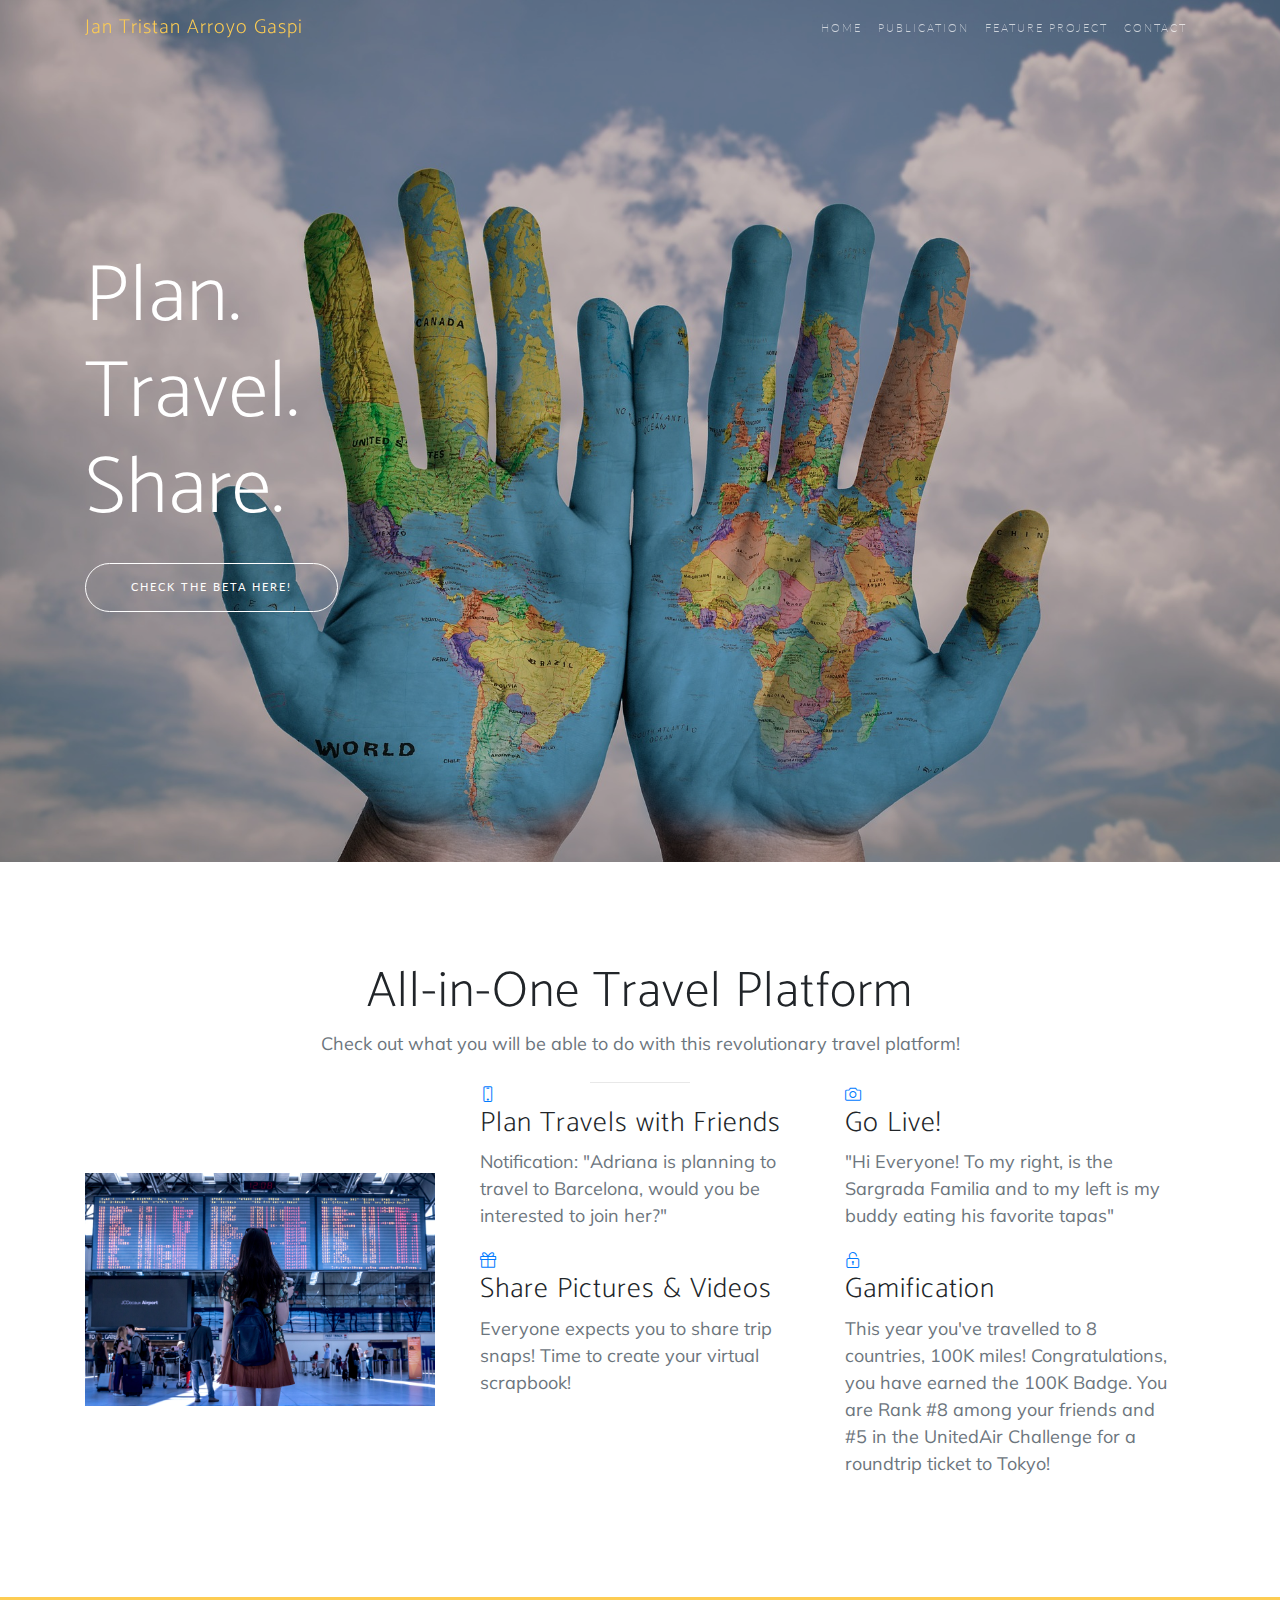
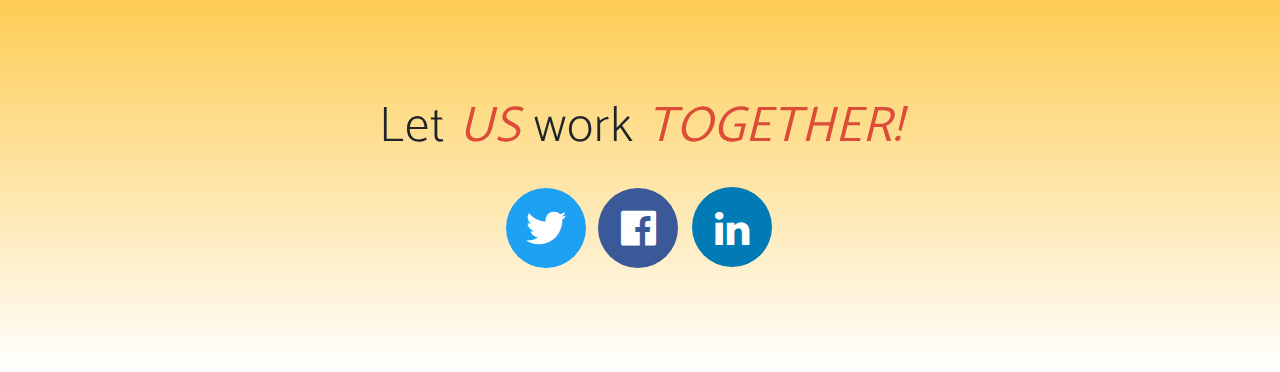
==== docs/FeatureProject.html @ 042ef41c "Added HW 3 files" ====
<!DOCTYPE html>
<html lang="en">

  <head>

    <meta charset="utf-8">
    <meta name="viewport" content="width=device-width, initial-scale=1, shrink-to-fit=no">
    <meta name="description" content="">
    <meta name="author" content="">




    <title>Feature Project</title>

    <!-- Bootstrap core CSS -->
    <link href="vendor/bootstrap/css/bootstrap.min.css" rel="stylesheet">

    <!-- Custom fonts for this template -->
    <link href="vendor/fontawesome-free/css/all.min.css" rel="stylesheet">
    <link rel="stylesheet" href="vendor/simple-line-icons/css/simple-line-icons.css">
    <link href="https://fonts.googleapis.com/css?family=Lato" rel="stylesheet">
    <link href="https://fonts.googleapis.com/css?family=Catamaran:100,200,300,400,500,600,700,800,900" rel="stylesheet">
    <link href="https://fonts.googleapis.com/css?family=Muli" rel="stylesheet">
    <link rel="stylesheet" href="https://cdnjs.cloudflare.com/ajax/libs/font-awesome/4.7.0/css/font-awesome.min.css">

    <!-- Plugin CSS -->
    <link rel="stylesheet" href="device-mockups/device-mockups.min.css">

    <!-- Custom styles for this template -->
    <link href="css/new-age copy.css" rel="stylesheet">
<style>
.fa {
        padding: 2px;
        font-size: 30px;
        width: 30px;
        text-align: center;
        text-decoration: none;
        margin: 5px 2px;
        border-radius: 50%;}
    .fa-linkedin {
        background: #007bb5;
        color: white;}
</style>


<body>

<nav class="navbar navbar-expand-lg navbar-light fixed-top" id="mainNav">
      <div class="container">
        <a class="navbar-brand js-scroll-trigger" href="#page-top">Jan Tristan Arroyo Gaspi</a>
        <button class="navbar-toggler navbar-toggler-right" type="button" data-toggle="collapse" data-target="#navbarResponsive" aria-controls="navbarResponsive" aria-expanded="false" aria-label="Toggle navigation">
          Menu
          <i class="fas fa-bars"></i>
        </button>
        <div class="collapse navbar-collapse" id="navbarResponsive">
          <ul class="navbar-nav ml-auto">
            <li class="nav-item">
              <a class="nav-link js-scroll-trigger" href="index.html">Home</a>
            </li>
            <li class="nav-item">
              <a class="nav-link js-scroll-trigger" href="Publication.html">Publication</a>
            </li>
            <li class="nav-item">
              <a class="nav-link js-scroll-trigger" href="FeatureProject.html">Feature Project</a>
            </li>
            <li class="nav-item">
              <a class="nav-link js-scroll-trigger" href="#contact">Contact</a>
            </li>
          </ul>
        </div>
      </div>
    </nav>

<section class="cta">
      <div class="cta-content">
        <div class="container">
          <h2>Plan.<br>Travel.<br>Share.</h2>
          <a href="Roomies.html" class="btn btn-outline btn-xl js-scroll-trigger">CHECK THE BETA HERE!</a>
        </div>
      </div>
      <div class="overlay"></div>
    </section>



<section class="Feature Project" id="Feature Project">
      <div class="container">
        <div class="section-heading text-center">
          <h2>All-in-One Travel Platform</h2>
          <p class="text-muted">Check out what you will be able to do with this revolutionary travel platform!</p>
          <hr>
        </div>
        <div class="row">
          <div class="col-lg-4 my-auto">
            <div class="device-container">
              <div class="device-mockup iphone6_plus portrait white">
                <div class="device">
                  <div class="screen">
                    <!-- Demo image for screen mockup, you can put an image here, some HTML, an animation, video, or anything else! -->
                    <img src="img/airport-2373727_1920.jpg" class="img-fluid" alt="">
                  </div>
                  <div class="button">
                    <!-- You can hook the "home button" to some JavaScript events or just remove it -->
                  </div>
                </div>
              </div>
            </div>
          </div>
          <div class="col-lg-8 my-auto">
            <div class="container-fluid">
              <div class="row">
                <div class="col-lg-6">
                  <div class="feature-item">
                    <i class="icon-screen-smartphone text-primary"></i>
                    <h3>Plan Travels with Friends</h3>
                    <p class="text-muted">Notification: "Adriana is planning to travel to Barcelona, would you be interested to join her?" </p>
                  </div>
                </div>
                <div class="col-lg-6">
                  <div class="feature-item">
                    <i class="icon-camera text-primary"></i>
                    <h3>Go Live!</h3>
                    <p class="text-muted">"Hi Everyone! To my right, is the Sargrada Familia and to my left is my buddy eating his favorite tapas"</p>
                  </div>
                </div>
              </div>
              <div class="row">
                <div class="col-lg-6">
                  <div class="feature-item">
                    <i class="icon-present text-primary"></i>
                    <h3>Share Pictures & Videos</h3>
                    <p class="text-muted">Everyone expects you to share trip snaps! Time to create your virtual scrapbook!</p>
                  </div>
                </div>
                <div class="col-lg-6">
                  <div class="feature-item">
                    <i class="icon-lock-open text-primary"></i>
                    <h3>Gamification</h3>
                    <p class="text-muted">This year you've travelled to 8 countries, 100K miles! Congratulations, you have earned the 100K Badge. You are Rank #8 among your friends and #5 in the UnitedAir Challenge for a roundtrip ticket to Tokyo! </p>
                  </div>
                </div>
              </div>
            </div>
          </div>
        </div>
      </div>
    </section>

    <section class="contact bg-primary" id="contact">
      <div class="container">
        <h2>Let <b><i>US</b></i> work <b><i>TOGETHER!</i></b></h2>
        <ul class="list-inline list-social">
          <li class="list-inline-item social-twitter">
            <a href="https://twitter.com/jan_tristan?ref_src=twsrc%5Etfw%7Ctwcamp%5Eembeddedtimeline%7Ctwterm%5Eprofile%3Ajan_tristan&ref_url=file%3A%2F%2F%2FUsers%2Fjantristan%2FDesktop%2FJTSite%2FRoomies.html%23">
              <i class="fab fa-twitter"></i>
            </a>
          </li>
          <li class="list-inline-item social-facebook">
            <a href="https://www.facebook.com/jan.tristan">
              <i class="fab fa-facebook-f"></i>
            </a>
          </li>
          <li class="list-inline-item social-linkedin">
            <a href="https://www.linkedin.com/in/jantristan/"
              class="fa fa-linkedin">
            </a>
          </li>
        </ul>
      </div>
    </section>


    


  </body>

</html>
---- docs/vendor/simple-line-icons/css/simple-line-icons.css ----
@font-face {
  font-family: 'simple-line-icons';
  src: url('../fonts/Simple-Line-Icons.eot?v=2.4.0');
  src: url('../fonts/Simple-Line-Icons.eot?v=2.4.0#iefix') format('embedded-opentype'), url('../fonts/Simple-Line-Icons.woff2?v=2.4.0') format('woff2'), url('../fonts/Simple-Line-Icons.ttf?v=2.4.0') format('truetype'), url('../fonts/Simple-Line-Icons.woff?v=2.4.0') format('woff'), url('../fonts/Simple-Line-Icons.svg?v=2.4.0#simple-line-icons') format('svg');
  font-weight: normal;
  font-style: normal;
}
/*
 Use the following CSS code if you want to have a class per icon.
 Instead of a list of all class selectors, you can use the generic [class*="icon-"] selector, but it's slower:
*/
.icon-user,
.icon-people,
.icon-user-female,
.icon-user-follow,
.icon-user-following,
.icon-user-unfollow,
.icon-login,
.icon-logout,
.icon-emotsmile,
.icon-phone,
.icon-call-end,
.icon-call-in,
.icon-call-out,
.icon-map,
.icon-location-pin,
.icon-direction,
.icon-directions,
.icon-compass,
.icon-layers,
.icon-menu,
.icon-list,
.icon-options-vertical,
.icon-options,
.icon-arrow-down,
.icon-arrow-left,
.icon-arrow-right,
.icon-arrow-up,
.icon-arrow-up-circle,
.icon-arrow-left-circle,
.icon-arrow-right-circle,
.icon-arrow-down-circle,
.icon-check,
.icon-clock,
.icon-plus,
.icon-minus,
.icon-close,
.icon-event,
.icon-exclamation,
.icon-organization,
.icon-trophy,
.icon-screen-smartphone,
.icon-screen-desktop,
.icon-plane,
.icon-notebook,
.icon-mustache,
.icon-mouse,
.icon-magnet,
.icon-energy,
.icon-disc,
.icon-cursor,
.icon-cursor-move,
.icon-crop,
.icon-chemistry,
.icon-speedometer,
.icon-shield,
.icon-screen-tablet,
.icon-magic-wand,
.icon-hourglass,
.icon-graduation,
.icon-ghost,
.icon-game-controller,
.icon-fire,
.icon-eyeglass,
.icon-envelope-open,
.icon-envelope-letter,
.icon-bell,
.icon-badge,
.icon-anchor,
.icon-wallet,
.icon-vector,
.icon-speech,
.icon-puzzle,
.icon-printer,
.icon-present,
.icon-playlist,
.icon-pin,
.icon-picture,
.icon-handbag,
.icon-globe-alt,
.icon-globe,
.icon-folder-alt,
.icon-folder,
.icon-film,
.icon-feed,
.icon-drop,
.icon-drawer,
.icon-docs,
.icon-doc,
.icon-diamond,
.icon-cup,
.icon-calculator,
.icon-bubbles,
.icon-briefcase,
.icon-book-open,
.icon-basket-loaded,
.icon-basket,
.icon-bag,
.icon-action-undo,
.icon-action-redo,
.icon-wrench,
.icon-umbrella,
.icon-trash,
.icon-tag,
.icon-support,
.icon-frame,
.icon-size-fullscreen,
.icon-size-actual,
.icon-shuffle,
.icon-share-alt,
.icon-share,
.icon-rocket,
.icon-question,
.icon-pie-chart,
.icon-pencil,
.icon-note,
.icon-loop,
.icon-home,
.icon-grid,
.icon-graph,
.icon-microphone,
.icon-music-tone-alt,
.icon-music-tone,
.icon-earphones-alt,
.icon-earphones,
.icon-equalizer,
.icon-like,
.icon-dislike,
.icon-control-start,
.icon-control-rewind,
.icon-control-play,
.icon-control-pause,
.icon-control-forward,
.icon-control-end,
.icon-volume-1,
.icon-volume-2,
.icon-volume-off,
.icon-calendar,
.icon-bulb,
.icon-chart,
.icon-ban,
.icon-bubble,
.icon-camrecorder,
.icon-camera,
.icon-cloud-download,
.icon-cloud-upload,
.icon-envelope,
.icon-eye,
.icon-flag,
.icon-heart,
.icon-info,
.icon-key,
.icon-link,
.icon-lock,
.icon-lock-open,
.icon-magnifier,
.icon-magnifier-add,
.icon-magnifier-remove,
.icon-paper-clip,
.icon-paper-plane,
.icon-power,
.icon-refresh,
.icon-reload,
.icon-settings,
.icon-star,
.icon-symbol-female,
.icon-symbol-male,
.icon-target,
.icon-credit-card,
.icon-paypal,
.icon-social-tumblr,
.icon-social-twitter,
.icon-social-facebook,
.icon-social-instagram,
.icon-social-linkedin,
.icon-social-pinterest,
.icon-social-github,
.icon-social-google,
.icon-social-reddit,
.icon-social-skype,
.icon-social-dribbble,
.icon-social-behance,
.icon-social-foursqare,
.icon-social-soundcloud,
.icon-social-spotify,
.icon-social-stumbleupon,
.icon-social-youtube,
.icon-social-dropbox,
.icon-social-vkontakte,
.icon-social-steam {
  font-family: 'simple-line-icons';
  speak: none;
  font-style: normal;
  font-weight: normal;
  font-variant: normal;
  text-transform: none;
  line-height: 1;
  /* Better Font Rendering =========== */
  -webkit-font-smoothing: antialiased;
  -moz-osx-font-smoothing: grayscale;
}
.icon-user:before {
  content: "\e005";
}
.icon-people:before {
  content: "\e001";
}
.icon-user-female:before {
  content: "\e000";
}
.icon-user-follow:before {
  content: "\e002";
}
.icon-user-following:before {
  content: "\e003";
}
.icon-user-unfollow:before {
  content: "\e004";
}
.icon-login:before {
  content: "\e066";
}
.icon-logout:before {
  content: "\e065";
}
.icon-emotsmile:before {
  content: "\e021";
}
.icon-phone:before {
  content: "\e600";
}
.icon-call-end:before {
  content: "\e048";
}
.icon-call-in:before {
  content: "\e047";
}
.icon-call-out:before {
  content: "\e046";
}
.icon-map:before {
  content: "\e033";
}
.icon-location-pin:before {
  content: "\e096";
}
.icon-direction:before {
  content: "\e042";
}
.icon-directions:before {
  content: "\e041";
}
.icon-compass:before {
  content: "\e045";
}
.icon-layers:before {
  content: "\e034";
}
.icon-menu:before {
  content: "\e601";
}
.icon-list:before {
  content: "\e067";
}
.icon-options-vertical:before {
  content: "\e602";
}
.icon-options:before {
  content: "\e603";
}
.icon-arrow-down:before {
  content: "\e604";
}
.icon-arrow-left:before {
  content: "\e605";
}
.icon-arrow-right:before {
  content: "\e606";
}
.icon-arrow-up:before {
  content: "\e607";
}
.icon-arrow-up-circle:before {
  content: "\e078";
}
.icon-arrow-left-circle:before {
  content: "\e07a";
}
.icon-arrow-right-circle:before {
  content: "\e079";
}
.icon-arrow-down-circle:before {
  content: "\e07b";
}
.icon-check:before {
  content: "\e080";
}
.icon-clock:before {
  content: "\e081";
}
.icon-plus:before {
  content: "\e095";
}
.icon-minus:before {
  content: "\e615";
}
.icon-close:before {
  content: "\e082";
}
.icon-event:before {
  content: "\e619";
}
.icon-exclamation:before {
  content: "\e617";
}
.icon-organization:before {
  content: "\e616";
}
.icon-trophy:before {
  content: "\e006";
}
.icon-screen-smartphone:before {
  content: "\e010";
}
.icon-screen-desktop:before {
  content: "\e011";
}
.icon-plane:before {
  content: "\e012";
}
.icon-notebook:before {
  content: "\e013";
}
.icon-mustache:before {
  content: "\e014";
}
.icon-mouse:before {
  content: "\e015";
}
.icon-magnet:before {
  content: "\e016";
}
.icon-energy:before {
  content: "\e020";
}
.icon-disc:before {
  content: "\e022";
}
.icon-cursor:before {
  content: "\e06e";
}
.icon-cursor-move:before {
  content: "\e023";
}
.icon-crop:before {
  content: "\e024";
}
.icon-chemistry:before {
  content: "\e026";
}
.icon-speedometer:before {
  content: "\e007";
}
.icon-shield:before {
  content: "\e00e";
}
.icon-screen-tablet:before {
  content: "\e00f";
}
.icon-magic-wand:before {
  content: "\e017";
}
.icon-hourglass:before {
  content: "\e018";
}
.icon-graduation:before {
  content: "\e019";
}
.icon-ghost:before {
  content: "\e01a";
}
.icon-game-controller:before {
  content: "\e01b";
}
.icon-fire:before {
  content: "\e01c";
}
.icon-eyeglass:before {
  content: "\e01d";
}
.icon-envelope-open:before {
  content: "\e01e";
}
.icon-envelope-letter:before {
  content: "\e01f";
}
.icon-bell:before {
  content: "\e027";
}
.icon-badge:before {
  content: "\e028";
}
.icon-anchor:before {
  content: "\e029";
}
.icon-wallet:before {
  content: "\e02a";
}
.icon-vector:before {
  content: "\e02b";
}
.icon-speech:before {
  content: "\e02c";
}
.icon-puzzle:before {
  content: "\e02d";
}
.icon-printer:before {
  content: "\e02e";
}
.icon-present:before {
  content: "\e02f";
}
.icon-playlist:before {
  content: "\e030";
}
.icon-pin:before {
  content: "\e031";
}
.icon-picture:before {
  content: "\e032";
}
.icon-handbag:before {
  content: "\e035";
}
.icon-globe-alt:before {
  content: "\e036";
}
.icon-globe:before {
  content: "\e037";
}
.icon-folder-alt:before {
  content: "\e039";
}
.icon-folder:before {
  content: "\e089";
}
.icon-film:before {
  content: "\e03a";
}
.icon-feed:before {
  content: "\e03b";
}
.icon-drop:before {
  content: "\e03e";
}
.icon-drawer:before {
  content: "\e03f";
}
.icon-docs:before {
  content: "\e040";
}
.icon-doc:before {
  content: "\e085";
}
.icon-diamond:before {
  content: "\e043";
}
.icon-cup:before {
  content: "\e044";
}
.icon-calculator:before {
  content: "\e049";
}
.icon-bubbles:before {
  content: "\e04a";
}
.icon-briefcase:before {
  content: "\e04b";
}
.icon-book-open:before {
  content: "\e04c";
}
.icon-basket-loaded:before {
  content: "\e04d";
}
.icon-basket:before {
  content: "\e04e";
}
.icon-bag:before {
  content: "\e04f";
}
.icon-action-undo:before {
  content: "\e050";
}
.icon-action-redo:before {
  content: "\e051";
}
.icon-wrench:before {
  content: "\e052";
}
.icon-umbrella:before {
  content: "\e053";
}
.icon-trash:before {
  content: "\e054";
}
.icon-tag:before {
  content: "\e055";
}
.icon-support:before {
  content: "\e056";
}
.icon-frame:before {
  content: "\e038";
}
.icon-size-fullscreen:before {
  content: "\e057";
}
.icon-size-actual:before {
  content: "\e058";
}
.icon-shuffle:before {
  content: "\e059";
}
.icon-share-alt:before {
  content: "\e05a";
}
.icon-share:before {
  content: "\e05b";
}
.icon-rocket:before {
  content: "\e05c";
}
.icon-question:before {
  content: "\e05d";
}
.icon-pie-chart:before {
  content: "\e05e";
}
.icon-pencil:before {
  content: "\e05f";
}
.icon-note:before {
  content: "\e060";
}
.icon-loop:before {
  content: "\e064";
}
.icon-home:before {
  content: "\e069";
}
.icon-grid:before {
  content: "\e06a";
}
.icon-graph:before {
  content: "\e06b";
}
.icon-microphone:before {
  content: "\e063";
}
.icon-music-tone-alt:before {
  content: "\e061";
}
.icon-music-tone:before {
  content: "\e062";
}
.icon-earphones-alt:before {
  content: "\e03c";
}
.icon-earphones:before {
  content: "\e03d";
}
.icon-equalizer:before {
  content: "\e06c";
}
.icon-like:before {
  content: "\e068";
}
.icon-dislike:before {
  content: "\e06d";
}
.icon-control-start:before {
  content: "\e06f";
}
.icon-control-rewind:before {
  content: "\e070";
}
.icon-control-play:before {
  content: "\e071";
}
.icon-control-pause:before {
  content: "\e072";
}
.icon-control-forward:before {
  content: "\e073";
}
.icon-control-end:before {
  content: "\e074";
}
.icon-volume-1:before {
  content: "\e09f";
}
.icon-volume-2:before {
  content: "\e0a0";
}
.icon-volume-off:before {
  content: "\e0a1";
}
.icon-calendar:before {
  content: "\e075";
}
.icon-bulb:before {
  content: "\e076";
}
.icon-chart:before {
  content: "\e077";
}
.icon-ban:before {
  content: "\e07c";
}
.icon-bubble:before {
  content: "\e07d";
}
.icon-camrecorder:before {
  content: "\e07e";
}
.icon-camera:before {
  content: "\e07f";
}
.icon-cloud-download:before {
  content: "\e083";
}
.icon-cloud-upload:before {
  content: "\e084";
}
.icon-envelope:before {
  content: "\e086";
}
.icon-eye:before {
  content: "\e087";
}
.icon-flag:before {
  content: "\e088";
}
.icon-heart:before {
  content: "\e08a";
}
.icon-info:before {
  content: "\e08b";
}
.icon-key:before {
  content: "\e08c";
}
.icon-link:before {
  content: "\e08d";
}
.icon-lock:before {
  content: "\e08e";
}
.icon-lock-open:before {
  content: "\e08f";
}
.icon-magnifier:before {
  content: "\e090";
}
.icon-magnifier-add:before {
  content: "\e091";
}
.icon-magnifier-remove:before {
  content: "\e092";
}
.icon-paper-clip:before {
  content: "\e093";
}
.icon-paper-plane:before {
  content: "\e094";
}
.icon-power:before {
  content: "\e097";
}
.icon-refresh:before {
  content: "\e098";
}
.icon-reload:before {
  content: "\e099";
}
.icon-settings:before {
  content: "\e09a";
}
.icon-star:before {
  content: "\e09b";
}
.icon-symbol-female:before {
  content: "\e09c";
}
.icon-symbol-male:before {
  content: "\e09d";
}
.icon-target:before {
  content: "\e09e";
}
.icon-credit-card:before {
  content: "\e025";
}
.icon-paypal:before {
  content: "\e608";
}
.icon-social-tumblr:before {
  content: "\e00a";
}
.icon-social-twitter:before {
  content: "\e009";
}
.icon-social-facebook:before {
  content: "\e00b";
}
.icon-social-instagram:before {
  content: "\e609";
}
.icon-social-linkedin:before {
  content: "\e60a";
}
.icon-social-pinterest:before {
  content: "\e60b";
}
.icon-social-github:before {
  content: "\e60c";
}
.icon-social-google:before {
  content: "\e60d";
}
.icon-social-reddit:before {
  content: "\e60e";
}
.icon-social-skype:before {
  content: "\e60f";
}
.icon-social-dribbble:before {
  content: "\e00d";
}
.icon-social-behance:before {
  content: "\e610";
}
.icon-social-foursqare:before {
  content: "\e611";
}
.icon-social-soundcloud:before {
  content: "\e612";
}
.icon-social-spotify:before {
  content: "\e613";
}
.icon-social-stumbleupon:before {
  content: "\e614";
}
.icon-social-youtube:before {
  content: "\e008";
}
.icon-social-dropbox:before {
  content: "\e00c";
}
.icon-social-vkontakte:before {
  content: "\e618";
}
.icon-social-steam:before {
  content: "\e620";
}
---- docs/css/new-age copy.css ----
/*!
 * Start Bootstrap - New Age v5.0.1 (https://startbootstrap.com/template-overviews/new-age)
 * Copyright 2013-2018 Start Bootstrap
 * Licensed under MIT (https://github.com/BlackrockDigital/startbootstrap-new-age/blob/master/LICENSE)
 */

html,
body {
  width: 100%;
  height: 100%;
}

body {
  font-family: 'Muli', 'Helvetica', 'Arial', 'sans-serif';
}

a {
  color: #fdcc52;
  -webkit-transition: all .35s;
  transition: all .35s;
}

a:hover, a:focus {
  color: #fcbd20;
}

hr {
  max-width: 100px;
  margin: 25px auto 0;
  border-width: 1px;
  border-color: rgba(34, 34, 34, 0.1);
}

hr.light {
  border-color: white;
}

h1,
h2,
h3,
h4,
h5,
h6 {
  font-family: 'Catamaran', 'Helvetica', 'Arial', 'sans-serif';
  font-weight: 200;
  letter-spacing: 1px;
}

p {
  font-size: 18px;
  line-height: 1.5;
  margin-bottom: 20px;
}

section {
  padding: 100px 0;
}

section h2 {
  font-size: 50px;
}

#mainNav {
  border-color: rgba(34, 34, 34, 0.05);
  background-color: white;
  -webkit-transition: all .35s;
  transition: all .35s;
  font-family: 'Catamaran', 'Helvetica', 'Arial', 'sans-serif';
  font-weight: 200;
  letter-spacing: 1px;
}

#mainNav .navbar-brand {
  color: #fdcc52;
  font-family: 'Catamaran', 'Helvetica', 'Arial', 'sans-serif';
  font-weight: 200;
  letter-spacing: 1px;
}

#mainNav .navbar-brand:hover, #mainNav .navbar-brand:focus {
  color: #fcbd20;
}

#mainNav .navbar-toggler {
  font-size: 12px;
  padding: 8px 10px;
  color: #222222;
}

#mainNav .navbar-nav > li > a {
  font-size: 11px;
  font-family: 'Lato', 'Helvetica', 'Arial', 'sans-serif';
  letter-spacing: 2px;
  text-transform: uppercase;
}

#mainNav .navbar-nav > li > a.active {
  color: #fdcc52 !important;
  background-color: transparent;
}

#mainNav .navbar-nav > li > a.active:hover {
  background-color: transparent;
}

#mainNav .navbar-nav > li > a,
#mainNav .navbar-nav > li > a:focus {
  color: #222222;
}

#mainNav .navbar-nav > li > a:hover,
#mainNav .navbar-nav > li > a:focus:hover {
  color: #fdcc52;
}

@media (min-width: 992px) {
  #mainNav {
    border-color: transparent;
    background-color: transparent;
  }
  #mainNav .navbar-brand {
    color: fade(white, 70%);
  }
  #mainNav .navbar-brand:hover, #mainNav .navbar-brand:focus {
    color: white;
  }
  #mainNav .navbar-nav > li > a,
  #mainNav .navbar-nav > li > a:focus {
    color: rgba(255, 255, 255, 0.7);
  }
  #mainNav .navbar-nav > li > a:hover,
  #mainNav .navbar-nav > li > a:focus:hover {
    color: white;
  }
  #mainNav.navbar-shrink {
    border-color: rgba(34, 34, 34, 0.1);
    background-color: white;
  }
  #mainNav.navbar-shrink .navbar-brand {
    color: #222222;
  }
  #mainNav.navbar-shrink .navbar-brand:hover, #mainNav.navbar-shrink .navbar-brand:focus {
    color: #fdcc52;
  }
  #mainNav.navbar-shrink .navbar-nav > li > a,
  #mainNav.navbar-shrink .navbar-nav > li > a:focus {
    color: #222222;
  }
  #mainNav.navbar-shrink .navbar-nav > li > a:hover,
  #mainNav.navbar-shrink .navbar-nav > li > a:focus:hover {
    color: #fdcc52;
  }
}

header.masthead {
  position: relative;
  width: 100%;
  padding-top: 100px;
  padding-bottom: 100px;
  color: white;
  background: url("../img/bg-pattern.png"), #7b4397;
  background: url("../img/bg-pattern.png"), -webkit-gradient(linear, right top, left top, from(#7b4397), to(#dc2430));
  background: url("../img/bg-pattern.png"), linear-gradient(to right, #fdb515,#0066cc, #bc9b6a);
}

header.masthead .header-content {
  max-width: 500px;
  margin-bottom: 100px;
  text-align: center;
}

header.masthead .header-content h1 {
  font-size: 30px;
}

header.masthead .device-container {
  max-width: 325px;
  margin-right: auto;
  margin-left: auto;
}

header.masthead .device-container .screen img {
  border-radius: 3px;
}

@media (min-width: 992px) {
  header.masthead {
    height: 100vh;
    min-height: 775px;
    padding-top: 0;
    padding-bottom: 0;
  }
  header.masthead .header-content {
    margin-bottom: 0;
    text-align: left;
  }
  header.masthead .header-content h1 {
    font-size: 50px;
  }
  header.masthead .device-container {
    max-width: 325px;
  }
}

section.download {
  position: relative;
  padding: 150px 0;
}

section.download h2 {
  font-size: 50px;
  margin-top: 0;
}

section.download .badges .badge-link {
  display: block;
  margin-bottom: 25px;
}

section.download .badges .badge-link:last-child {
  margin-bottom: 0;
}

section.download .badges .badge-link img {
  height: 60px;
}

@media (min-width: 768px) {
  section.download .badges .badge-link {
    display: inline-block;
    margin-bottom: 0;
  }
}

@media (min-width: 768px) {
  section.download h2 {
    font-size: 70px;
  }
}

section.features .section-heading {
  margin-bottom: 100px;
}

section.features .section-heading h2 {
  margin-top: 0;
}

section.features .section-heading p {
  margin-bottom: 0;
}

section.features .device-container,
section.features .feature-item {
  max-width: 325px;
  margin: 0 auto;
}

section.features .device-container {
  margin-bottom: 100px;
}

@media (min-width: 992px) {
  section.features .device-container {
    margin-bottom: 0;
  }
}

section.features .feature-item {
  padding-top: 50px;
  padding-bottom: 50px;
  text-align: center;
}

section.features .feature-item h3 {
  font-size: 30px;
}

section.features .feature-item i {
  font-size: 80px;
  display: block;
  margin-bottom: 15px;
  background: -webkit-gradient(linear, right top, left top, from(#7b4397), to(#dc2430));
  background: linear-gradient(to left, #7b4397, #dc2430);
  -webkit-background-clip: text;
  -webkit-text-fill-color: transparent;
}

section.cta {
  position: relative;
  padding: 250px 0;
  background-image: url("../img/hands-600497_1920.jpg");
  background-position: center;
  background-size: cover;
}

section.cta .cta-content {
  position: relative;
  z-index: 1;
}

section.cta .cta-content h2 {
  font-size: 50px;
  max-width: 450px;
  margin-top: 0;
  margin-bottom: 25px;
  color: white;
}

@media (min-width: 768px) {
  section.cta .cta-content h2 {
    font-size: 80px;
  }
}

section.cta .overlay {
  position: absolute;
  top: 0;
  left: 0;
  width: 100%;
  height: 100%;
  background-color: rgba(0, 0, 0, 0.2);
}

section.contact {
  text-align: center;
}

section.contact h2 {
  margin-top: 0;
  margin-bottom: 25px;
}

section.contact h2 i {
  color: #dd4b39;
}

section.contact ul.list-social {
  margin-bottom: 0;
}

section.contact ul.list-social li a {
  font-size: 40px;
  line-height: 80px;
  display: block;
  width: 80px;
  height: 80px;
  color: white;
  border-radius: 100%;
}

section.contact ul.list-social li.social-twitter a {
  background-color: #1da1f2;
}

section.contact ul.list-social li.social-twitter a:hover {
  background-color: #0d95e8;
}

section.contact ul.list-social li.social-facebook a {
  background-color: #3b5998;
}

section.contact ul.list-social li.social-facebook a:hover {
  background-color: #344e86;
}

section.contact ul.list-social li.social-google-plus a {
  background-color: #dd4b39;
}

section.contact ul.list-social li.social-google-plus a:hover {
  background-color: #d73925;
}

footer {
  padding: 1px 0;
  text-align: center;
  color:white
  background-color: #222222;
}

footer p {
  font-size: 12px;
  margin: 0;
}

footer ul {
  margin-bottom: 0;
}

footer ul li a {
  font-size: 12px;
  color: rgba(255, 255, 255, 0.3);
}

footer ul li a:hover, footer ul li a:focus, footer ul li a:active, footer ul li a.active {
  text-decoration: none;
}

.bg-primary {
  background: #fdcc52;
  background: -webkit-gradient(linear, left top, left bottom, from(#fdcc52), to(#fff));
  background: linear-gradient(to right #0066cc, #bcab6a);
}

.text-primary {
  color: #fdcc52;
}

.no-gutter > [class*='col-'] {
  padding-right: 0;
  padding-left: 0;
}

.btn-outline {
  color: white;
  border: 1px solid;
  border-color: white;
}

.btn-outline:hover, .btn-outline:focus, .btn-outline:active, .btn-outline.active {
  color: white;
  border-color: #fdcc52;
  background-color:#fdcc52;
}
/*Coming Soon*/
.btn {
  border-radius: 300px;
  font-family: 'Lato', 'Helvetica', 'Arial', 'sans-serif';
  letter-spacing: 2px;
  text-transform: uppercase;
}
/*Coming Soon Casing*/
.btn-xl {
  font-size: 11px;
  padding: 15px 45px;
}
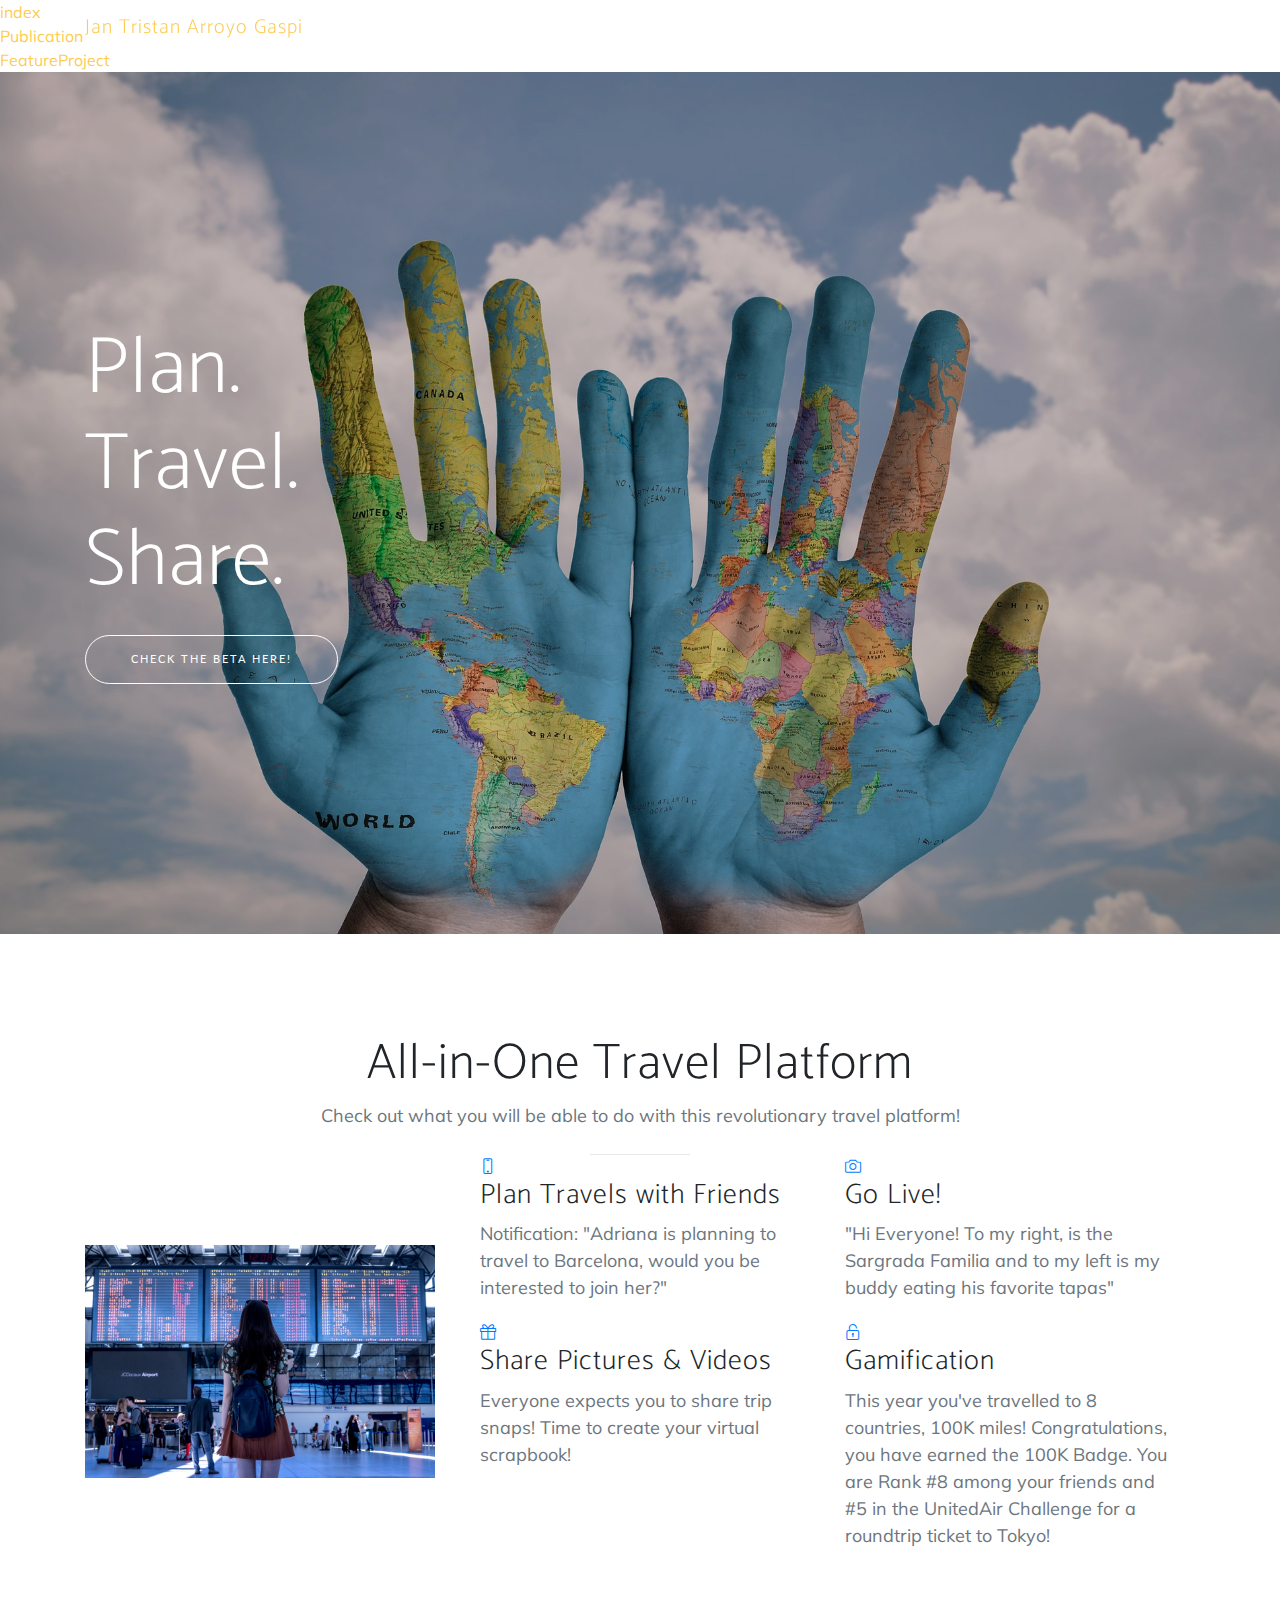
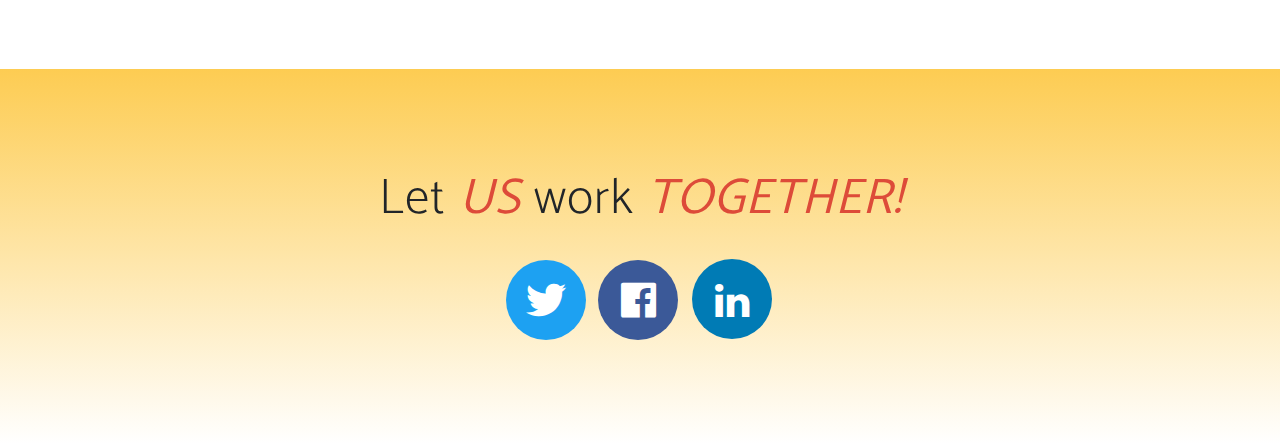
==== commit 09868992: "Do not indent return() SPENT hour ughhh" ====
--- a/docs/FeatureProject.html
+++ b/docs/FeatureProject.html
@@ -8,10 +8,17 @@
     <meta name="description" content="">
     <meta name="author" content="">
 
+	
+    	<li> <a href ="index.html">index</a></li>
+    
+    	<li> <a href ="Publication.html">Publication</a></li>
+    
+    	<li> <a href ="FeatureProject.html">FeatureProject</a></li>
+    
 
+	
 
-
-    <title>Feature Project</title>
+    <title>{{title}}</title>
 
     <!-- Bootstrap core CSS -->
     <link href="vendor/bootstrap/css/bootstrap.min.css" rel="stylesheet">
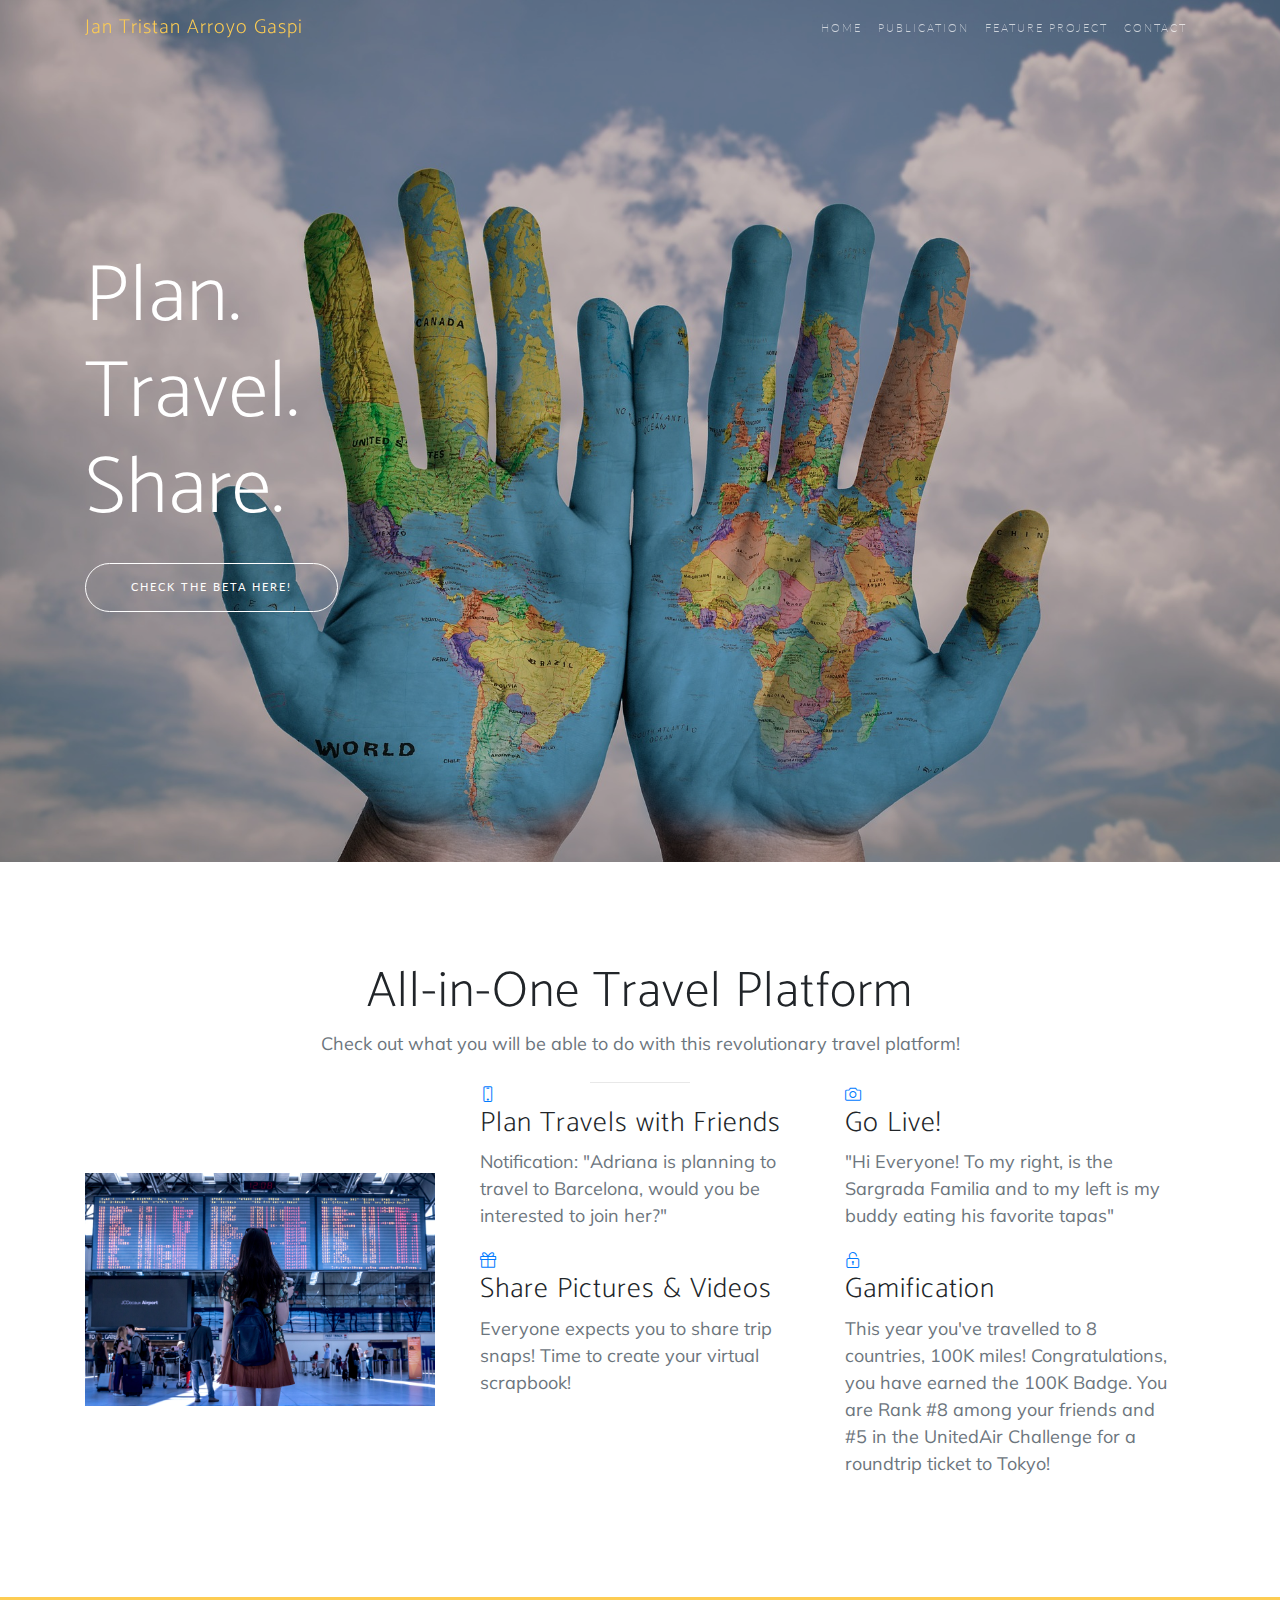
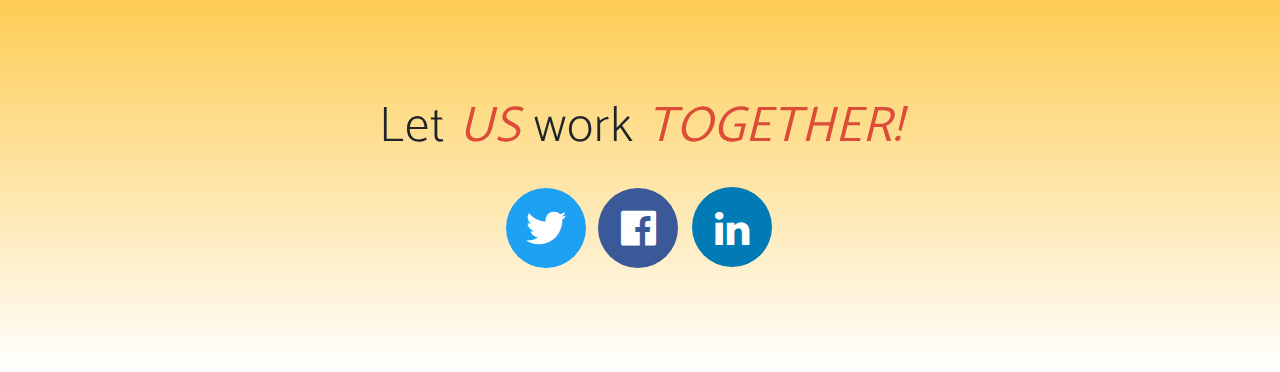
==== commit 4874364a: "the title Jinga2 loop finally worked" ====
--- a/docs/FeatureProject.html
+++ b/docs/FeatureProject.html
@@ -7,13 +7,14 @@
     <meta name="viewport" content="width=device-width, initial-scale=1, shrink-to-fit=no">
     <meta name="description" content="">
     <meta name="author" content="">
+   
 
 	
-    	<li> <a href ="index.html">index</a></li>
+    	<title>FeatureProject</title>
     
-    	<li> <a href ="Publication.html">Publication</a></li>
+    	<title>FeatureProject</title>
     
-    	<li> <a href ="FeatureProject.html">FeatureProject</a></li>
+    	<title>FeatureProject</title>
     
 
 	
